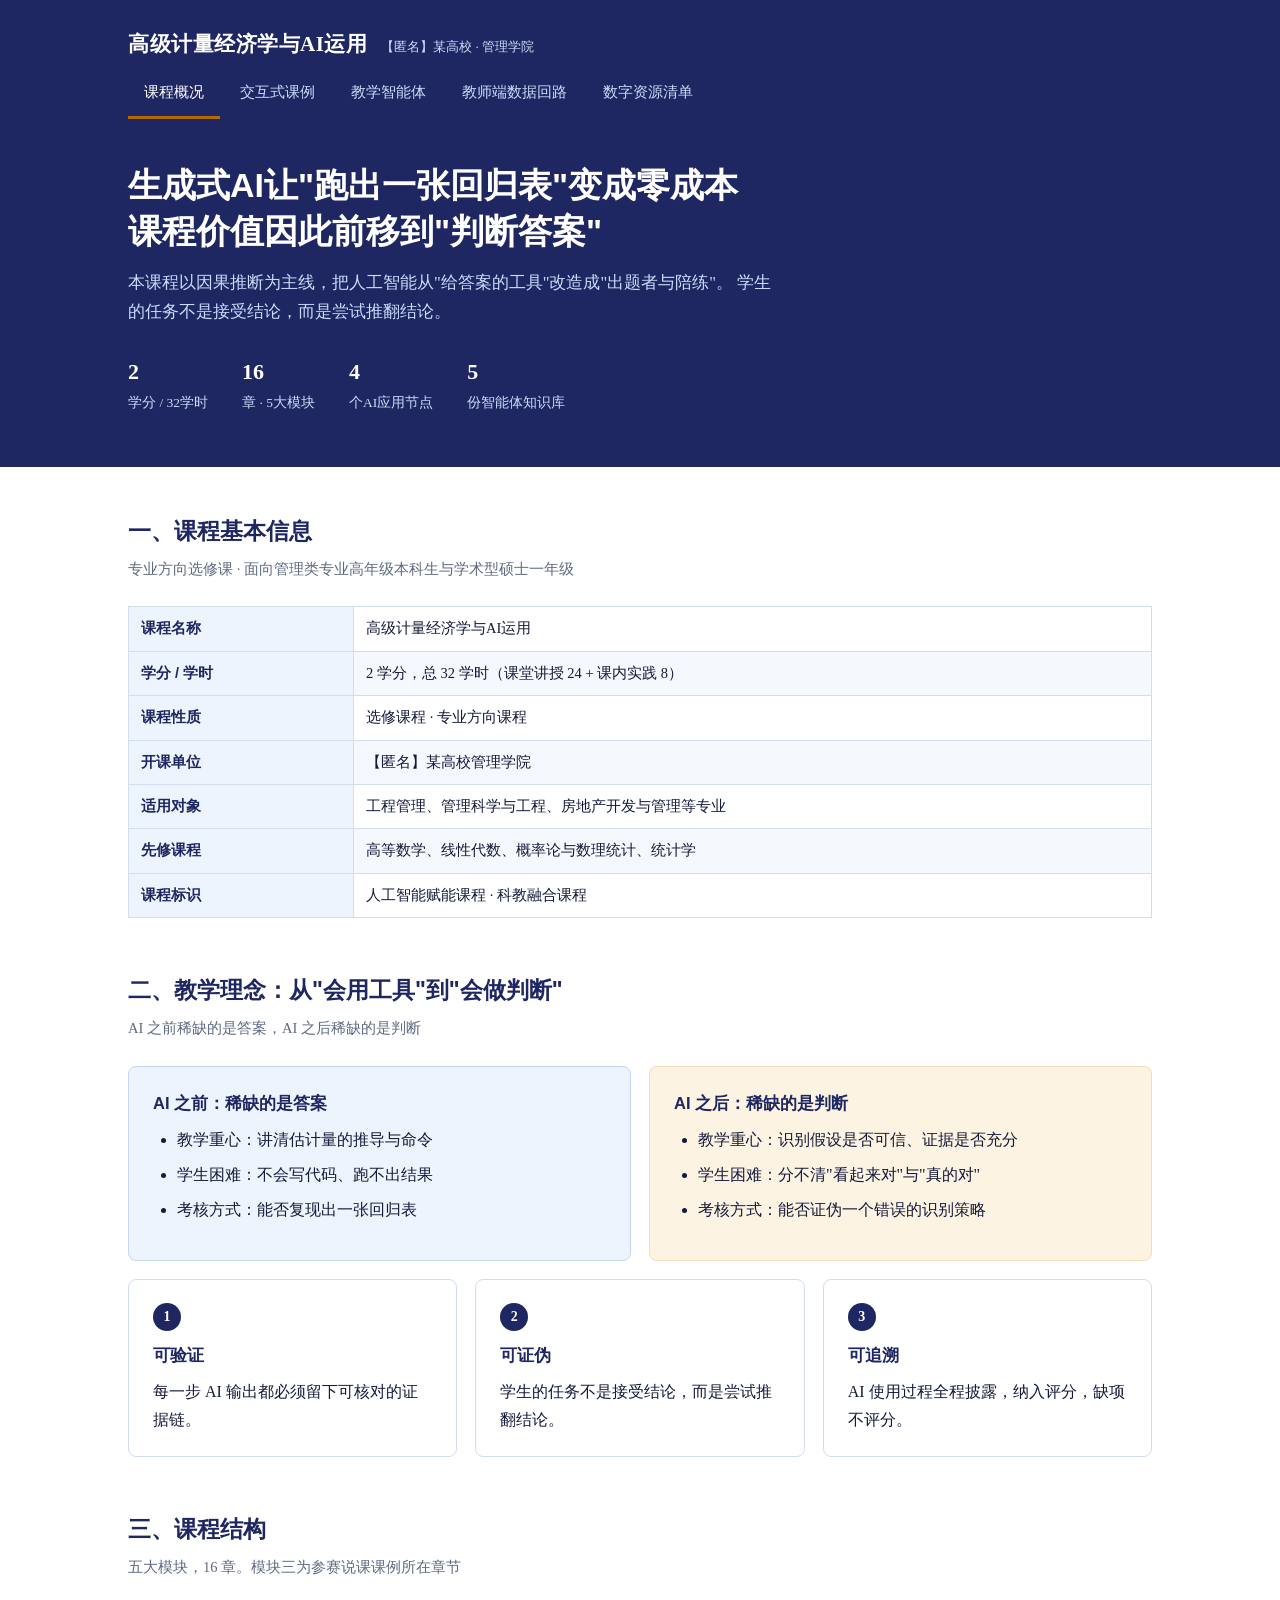
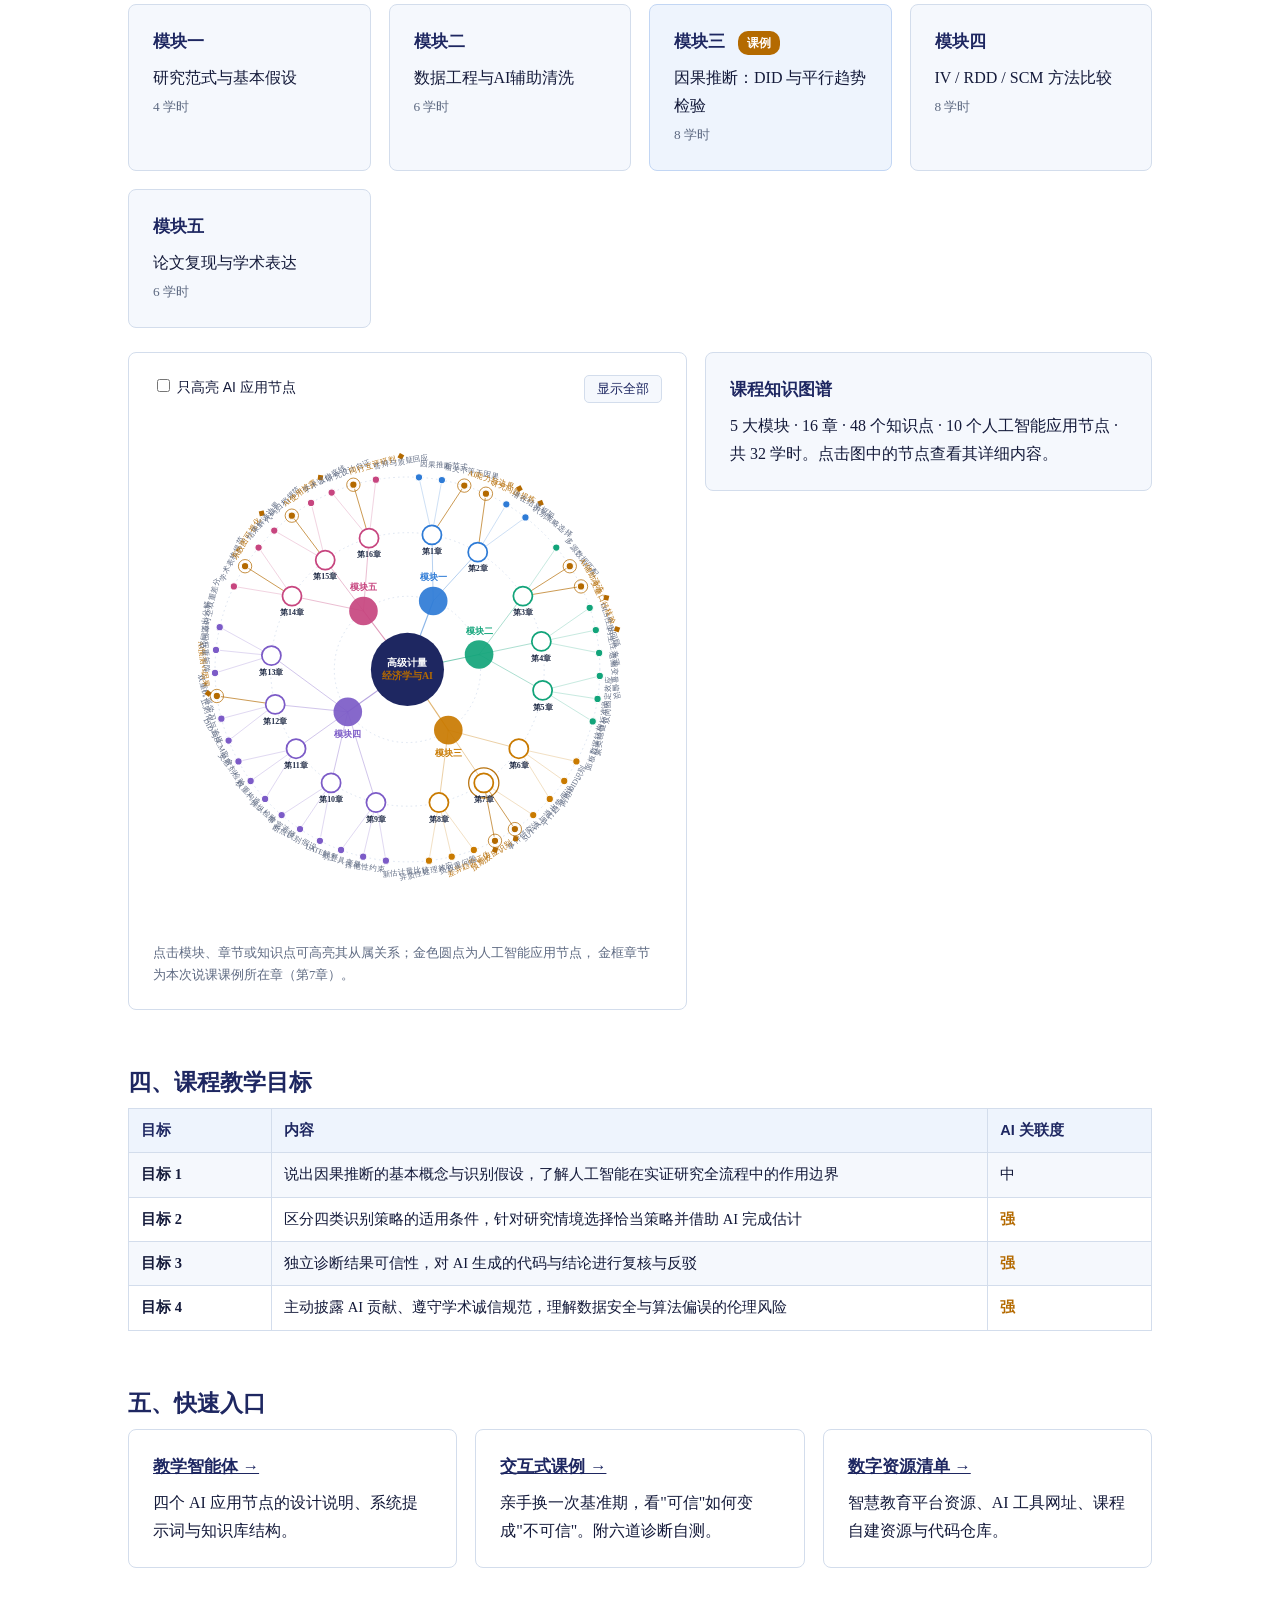
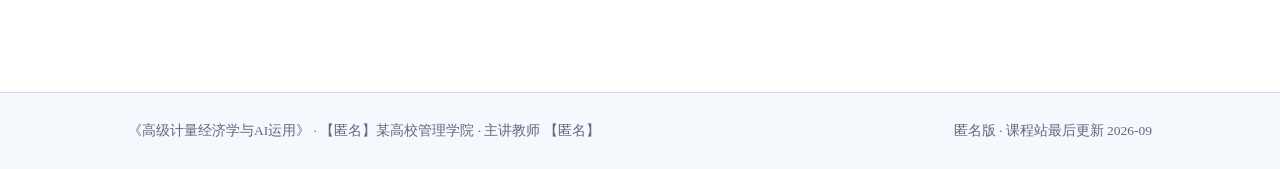
==== index.html @ d28a3910 "Add files via upload" ====
<!DOCTYPE html>
<html lang="zh-CN">
<head>
<meta charset="utf-8">
<meta name="viewport" content="width=device-width,initial-scale=1">
<title>高级计量经济学与AI运用 · 课程站</title>
<meta name="description" content="【匿名】某高校管理学院《高级计量经济学与AI运用》课程数字资源与教学智能体">
<link rel="stylesheet" href="assets/style.css">
</head>
<body>
<header>
  <div class="hwrap">
    <div class="brand">
      <b>高级计量经济学与AI运用</b>
      <span>【匿名】某高校 · 管理学院</span>
    </div>
    <nav>
      <a href="index.html" aria-current="page">课程概况</a>
      <a href="demo.html">交互式课例</a>
      <a href="agent.html">教学智能体</a>
      <a href="teacher.html">教师端数据回路</a>
      <a href="resources.html">数字资源清单</a>
    </nav>
  </div>
</header>

<div class="hero">
  <div class="hwrap">
    <h1>生成式AI让"跑出一张回归表"变成零成本<br>课程价值因此前移到"判断答案"</h1>
    <p>本课程以因果推断为主线，把人工智能从"给答案的工具"改造成"出题者与陪练"。
       学生的任务不是接受结论，而是尝试推翻结论。</p>
    <div class="meta">
      <div><b>2</b>学分 / 32学时</div>
      <div><b>16</b>章 · 5大模块</div>
      <div><b>4</b>个AI应用节点</div>
      <div><b>5</b>份智能体知识库</div>
    </div>
  </div>
</div>

<main>

<section>
  <h2>一、课程基本信息</h2>
  <p class="sub">专业方向选修课 · 面向管理类专业高年级本科生与学术型硕士一年级</p>
  <table>
    <tr><th style="width:22%">课程名称</th><td>高级计量经济学与AI运用</td></tr>
    <tr><th>学分 / 学时</th><td>2 学分，总 32 学时（课堂讲授 24 + 课内实践 8）</td></tr>
    <tr><th>课程性质</th><td>选修课程 · 专业方向课程</td></tr>
    <tr><th>开课单位</th><td>【匿名】某高校管理学院</td></tr>
    <tr><th>适用对象</th><td>工程管理、管理科学与工程、房地产开发与管理等专业</td></tr>
    <tr><th>先修课程</th><td>高等数学、线性代数、概率论与数理统计、统计学</td></tr>
    <tr><th>课程标识</th><td>人工智能赋能课程 · 科教融合课程</td></tr>
  </table>
</section>

<section>
  <h2>二、教学理念：从"会用工具"到"会做判断"</h2>
  <p class="sub">AI 之前稀缺的是答案，AI 之后稀缺的是判断</p>
  <div class="grid g2">
    <div class="card ice">
      <h4>AI 之前：稀缺的是答案</h4>
      <ul>
        <li>教学重心：讲清估计量的推导与命令</li>
        <li>学生困难：不会写代码、跑不出结果</li>
        <li>考核方式：能否复现出一张回归表</li>
      </ul>
    </div>
    <div class="card amber">
      <h4>AI 之后：稀缺的是判断</h4>
      <ul>
        <li>教学重心：识别假设是否可信、证据是否充分</li>
        <li>学生困难：分不清"看起来对"与"真的对"</li>
        <li>考核方式：能否证伪一个错误的识别策略</li>
      </ul>
    </div>
  </div>
  <div class="grid g3" style="margin-top:18px">
    <div class="card"><span class="num">1</span><h4>可验证</h4>
      <p>每一步 AI 输出都必须留下可核对的证据链。</p></div>
    <div class="card"><span class="num">2</span><h4>可证伪</h4>
      <p>学生的任务不是接受结论，而是尝试推翻结论。</p></div>
    <div class="card"><span class="num">3</span><h4>可追溯</h4>
      <p>AI 使用过程全程披露，纳入评分，缺项不评分。</p></div>
  </div>
</section>

<section>
  <h2>三、课程结构</h2>
  <p class="sub">五大模块，16 章。模块三为参赛说课课例所在章节</p>
  <div class="grid g4">
    <div class="card tint"><h4>模块一</h4><p>研究范式与基本假设<br>
      <small style="color:#5E6A82">4 学时</small></p></div>
    <div class="card tint"><h4>模块二</h4><p>数据工程与AI辅助清洗<br>
      <small style="color:#5E6A82">6 学时</small></p></div>
    <div class="card ice"><h4>模块三 <span class="tag">课例</span></h4>
      <p>因果推断：DID 与平行趋势检验<br>
      <small style="color:#5E6A82">8 学时</small></p></div>
    <div class="card tint"><h4>模块四</h4><p>IV / RDD / SCM 方法比较<br>
      <small style="color:#5E6A82">8 学时</small></p></div>
  </div>
  <div class="grid g4" style="margin-top:18px">
    <div class="card tint"><h4>模块五</h4><p>论文复现与学术表达<br>
      <small style="color:#5E6A82">6 学时</small></p></div>
  </div>
  <div class="grid g2" style="grid-template-columns:1.25fr 1fr; align-items:start; margin-top:24px">
    <div class="card">
      <div class="ui" style="margin-bottom:12px; font-size:14px; display:flex;
           justify-content:space-between; flex-wrap:wrap; gap:10px">
        <label style="cursor:pointer"><input type="checkbox" id="kgAiOnly">
          只高亮 AI 应用节点</label>
        <button id="kgReset" type="button" style="font-size:13px; padding:4px 12px;
          border:1px solid var(--line); background:var(--light); border-radius:5px;
          cursor:pointer; color:var(--navy)">显示全部</button>
      </div>
      <div id="kgChart"></div>
      <p style="font-size:12.5px; color:#5E6A82; margin:10px 0 0">
        点击模块、章节或知识点可高亮其从属关系；金色圆点为人工智能应用节点，
        金框章节为本次说课课例所在章（第7章）。
      </p>
    </div>
    <div class="card tint" id="kgInfoCard">
      <h4>课程知识图谱</h4>
      <div id="kgInfo">
        <p style="margin:0">5 大模块 · 16 章 · 48 个知识点 · 10 个人工智能应用节点 · 共 32 学时。
        点击图中的节点查看其详细内容。</p>
      </div>
    </div>
  </div>
</section>

<section>
  <h2>四、课程教学目标</h2>
  <table>
    <tr><th style="width:14%">目标</th><th>内容</th><th style="width:16%">AI 关联度</th></tr>
    <tr><td><b>目标 1</b></td>
      <td>说出因果推断的基本概念与识别假设，了解人工智能在实证研究全流程中的作用边界</td>
      <td>中</td></tr>
    <tr><td><b>目标 2</b></td>
      <td>区分四类识别策略的适用条件，针对研究情境选择恰当策略并借助 AI 完成估计</td>
      <td><b style="color:#B46A00">强</b></td></tr>
    <tr><td><b>目标 3</b></td>
      <td>独立诊断结果可信性，对 AI 生成的代码与结论进行复核与反驳</td>
      <td><b style="color:#B46A00">强</b></td></tr>
    <tr><td><b>目标 4</b></td>
      <td>主动披露 AI 贡献、遵守学术诚信规范，理解数据安全与算法偏误的伦理风险</td>
      <td><b style="color:#B46A00">强</b></td></tr>
  </table>
</section>

<section>
  <h2>五、快速入口</h2>
  <div class="grid g3">
    <div class="card">
      <h4><a href="agent.html">教学智能体 →</a></h4>
      <p>四个 AI 应用节点的设计说明、系统提示词与知识库结构。</p>
    </div>
    <div class="card">
      <h4><a href="demo.html">交互式课例 →</a></h4>
      <p>亲手换一次基准期，看"可信"如何变成"不可信"。附六道诊断自测。</p>
    </div>
    <div class="card">
      <h4><a href="resources.html">数字资源清单 →</a></h4>
      <p>智慧教育平台资源、AI 工具网址、课程自建资源与代码仓库。</p>
    </div>
  </div>
</section>

</main>

<footer>
  <div class="hwrap">
    <div>《高级计量经济学与AI运用》 · 【匿名】某高校管理学院 · 主讲教师 【匿名】</div>
    <div>匿名版 · 课程站最后更新 2026-09</div>
  </div>
</footer>
<script src="assets/app.js"></script>
</body>
</html>
---- assets/style.css ----
:root{
  --navy:#1E2761; --ink:#141A3A; --ice:#CADCFC; --icelt:#EEF4FD;
  --amber:#B46A00; --amberlt:#FDF3E2; --red:#990011; --teal:#1C7293;
  --gray:#5E6A82; --line:#D3DDEC; --light:#F5F8FD; --white:#fff;
  color-scheme:light;
}
*{box-sizing:border-box}
body{
  margin:0; background:var(--white); color:var(--ink);
  font:16px/1.75 "Source Han Serif SC","Noto Serif CJK SC","Songti SC",
       "SimSun",Georgia,serif;
  -webkit-font-smoothing:antialiased;
}
h1,h2,h3,h4,nav,.ui{
  font-family:"Source Han Sans SC","Noto Sans CJK SC","PingFang SC",
              "Microsoft YaHei",-apple-system,"Segoe UI",sans-serif;
}
a{color:var(--navy)}
a:hover{color:var(--amber)}
code,kbd{
  font-family:"SF Mono",Consolas,"Courier New",monospace; font-size:.88em;
  background:var(--light); padding:.12em .38em; border-radius:3px;
}
pre{
  background:var(--ink); color:#E6ECF7; padding:18px 20px; border-radius:6px;
  overflow-x:auto; font-size:13px; line-height:1.6;
}
pre code{background:none; color:inherit; padding:0}

/* ---------- header ---------- */
header{background:var(--navy); color:var(--white); padding:0}
.hwrap{max-width:1080px; margin:0 auto; padding:0 28px}
.brand{display:flex; align-items:baseline; gap:14px; padding:26px 0 6px}
.brand b{font-size:21px; font-weight:700; letter-spacing:.5px}
.brand span{font-size:13px; color:var(--ice)}
nav{display:flex; gap:4px; padding-bottom:0; flex-wrap:wrap}
nav a{
  color:var(--ice); text-decoration:none; font-size:14.5px;
  padding:11px 16px; border-bottom:3px solid transparent;
}
nav a:hover{color:var(--white); background:rgba(255,255,255,.07)}
nav a[aria-current]{color:var(--white); border-bottom-color:var(--amber)}

/* ---------- hero ---------- */
.hero{background:var(--navy); color:var(--white); padding:44px 0 52px}
.hero h1{font-size:34px; line-height:1.35; margin:0 0 14px; font-weight:700}
.hero p{font-size:16.5px; color:var(--ice); margin:0; max-width:660px}
.hero .meta{
  margin-top:26px; display:flex; gap:34px; flex-wrap:wrap;
  font-size:13.5px; color:var(--ice);
}
.hero .meta b{display:block; font-size:22px; color:var(--white); font-weight:700}

/* ---------- layout ---------- */
main{max-width:1080px; margin:0 auto; padding:44px 28px 72px}
section{margin-bottom:52px}
h2{
  font-size:23px; margin:0 0 6px; color:var(--navy); font-weight:700;
}
.sub{color:var(--gray); font-size:14.5px; margin:0 0 24px}
h3{font-size:17.5px; margin:30px 0 10px; color:var(--navy)}
p{margin:0 0 14px}
ul,ol{padding-left:24px; margin:0 0 14px}
li{margin-bottom:7px}

/* ---------- cards ---------- */
.grid{display:grid; gap:18px}
.g2{grid-template-columns:repeat(2,1fr)}
.g3{grid-template-columns:repeat(3,1fr)}
.g4{grid-template-columns:repeat(4,1fr)}
.card{
  background:var(--white); border:1px solid var(--line); border-radius:8px;
  padding:22px 24px;
}
.card.tint{background:var(--light)}
.card.ice{background:var(--icelt); border-color:#C2D6F4}
.card.amber{background:var(--amberlt); border-color:#F0DCB8}
.card h4{margin:0 0 8px; font-size:16.5px; color:var(--navy)}
.card p:last-child{margin-bottom:0}
.num{
  display:inline-flex; align-items:center; justify-content:center;
  width:28px; height:28px; border-radius:50%; background:var(--navy);
  color:var(--white); font-size:14px; font-weight:700; margin-bottom:10px;
}
.tag{
  display:inline-block; background:var(--amber); color:var(--white);
  font-size:11.5px; padding:2px 9px; border-radius:10px; letter-spacing:.4px;
  vertical-align:middle; margin-left:8px;
}
.tag.q{background:var(--gray)}

/* ---------- table ---------- */
table{border-collapse:collapse; width:100%; font-size:14.5px; margin:0 0 16px}
th,td{border:1px solid var(--line); padding:9px 12px; text-align:left;
      vertical-align:top}
th{background:var(--icelt); color:var(--navy); font-weight:700;
   font-family:"Source Han Sans SC","Noto Sans CJK SC","PingFang SC",sans-serif}
tbody tr:nth-child(even){background:var(--light)}

/* ---------- misc ---------- */
.note{
  border-left:3px solid var(--amber); background:var(--amberlt);
  padding:14px 18px; font-size:14.5px; margin:0 0 18px; border-radius:0 4px 4px 0;
}
.note b{color:var(--amber)}
.todo{
  border-left:3px solid var(--gray); background:var(--light);
  padding:14px 18px; font-size:14px; margin:0 0 18px; color:var(--gray);
  border-radius:0 4px 4px 0;
}
figure{margin:0 0 20px}
figure img{width:100%; border:1px solid var(--line); border-radius:6px;
           display:block; background:#fff}
figcaption{font-size:13px; color:var(--gray); margin-top:9px; text-align:center}
.stat{font-size:30px; font-weight:700; color:var(--navy); line-height:1.2}
.stat small{display:block; font-size:13px; color:var(--gray); font-weight:400}
footer{
  border-top:1px solid var(--line); background:var(--light);
  padding:26px 0; font-size:13.5px; color:var(--gray);
}
footer .hwrap{display:flex; justify-content:space-between; gap:20px;
              flex-wrap:wrap}
@media(max-width:820px){
  .g2,.g3,.g4{grid-template-columns:1fr}
  .hero h1{font-size:26px}
  main{padding:32px 20px 56px}
  .hwrap{padding:0 20px}
}

/* ---------- 教师端按钮 ---------- */
.metric-btn, .time-btn, .phase-btn {
  padding: 8px 16px;
  border: 1px solid var(--line);
  background: var(--white);
  border-radius: 6px;
  cursor: pointer;
  font-size: 13.5px;
  color: var(--ink);
  font-family: inherit;
  transition: all 0.2s;
}
.metric-btn:hover, .time-btn:hover, .phase-btn:hover {
  background: var(--light);
  border-color: var(--navy);
}
.metric-btn.active, .time-btn.active, .phase-btn.active {
  background: var(--navy);
  color: var(--white);
  border-color: var(--navy);
  font-weight: 600;
}
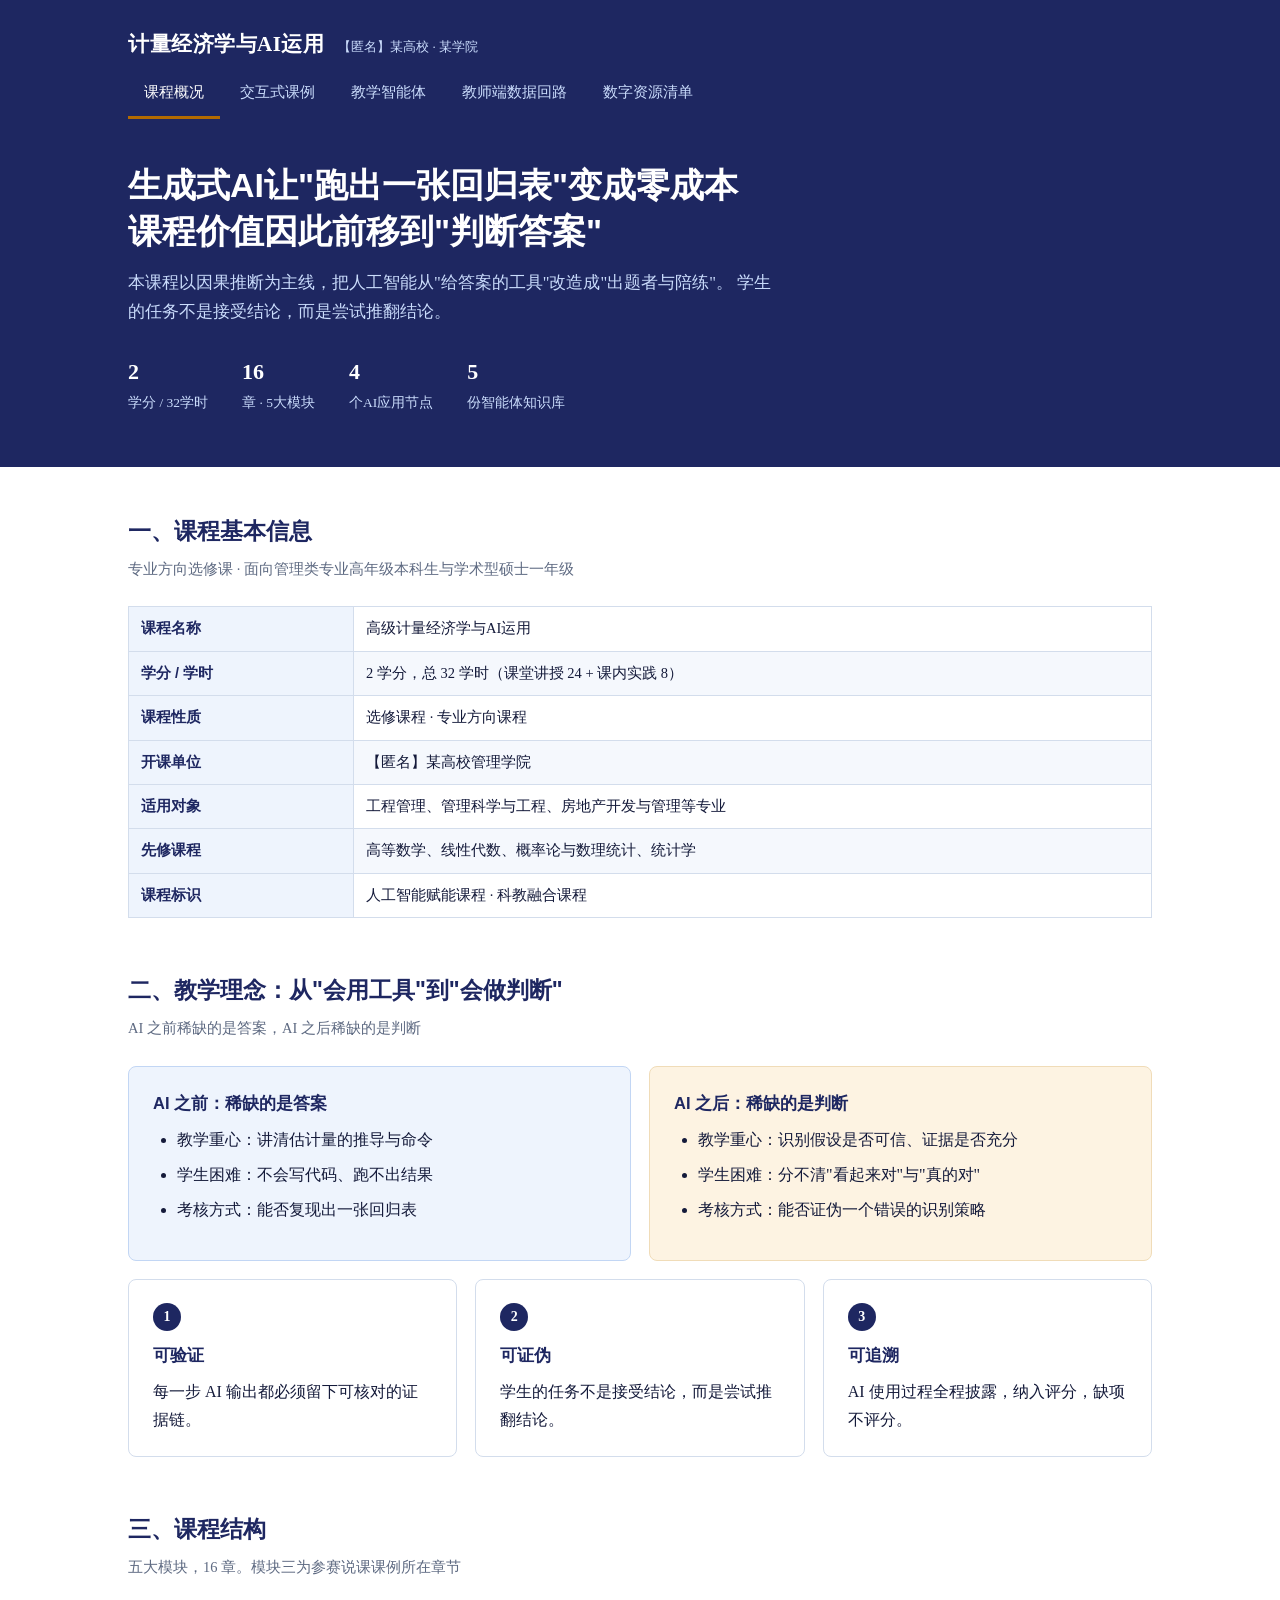
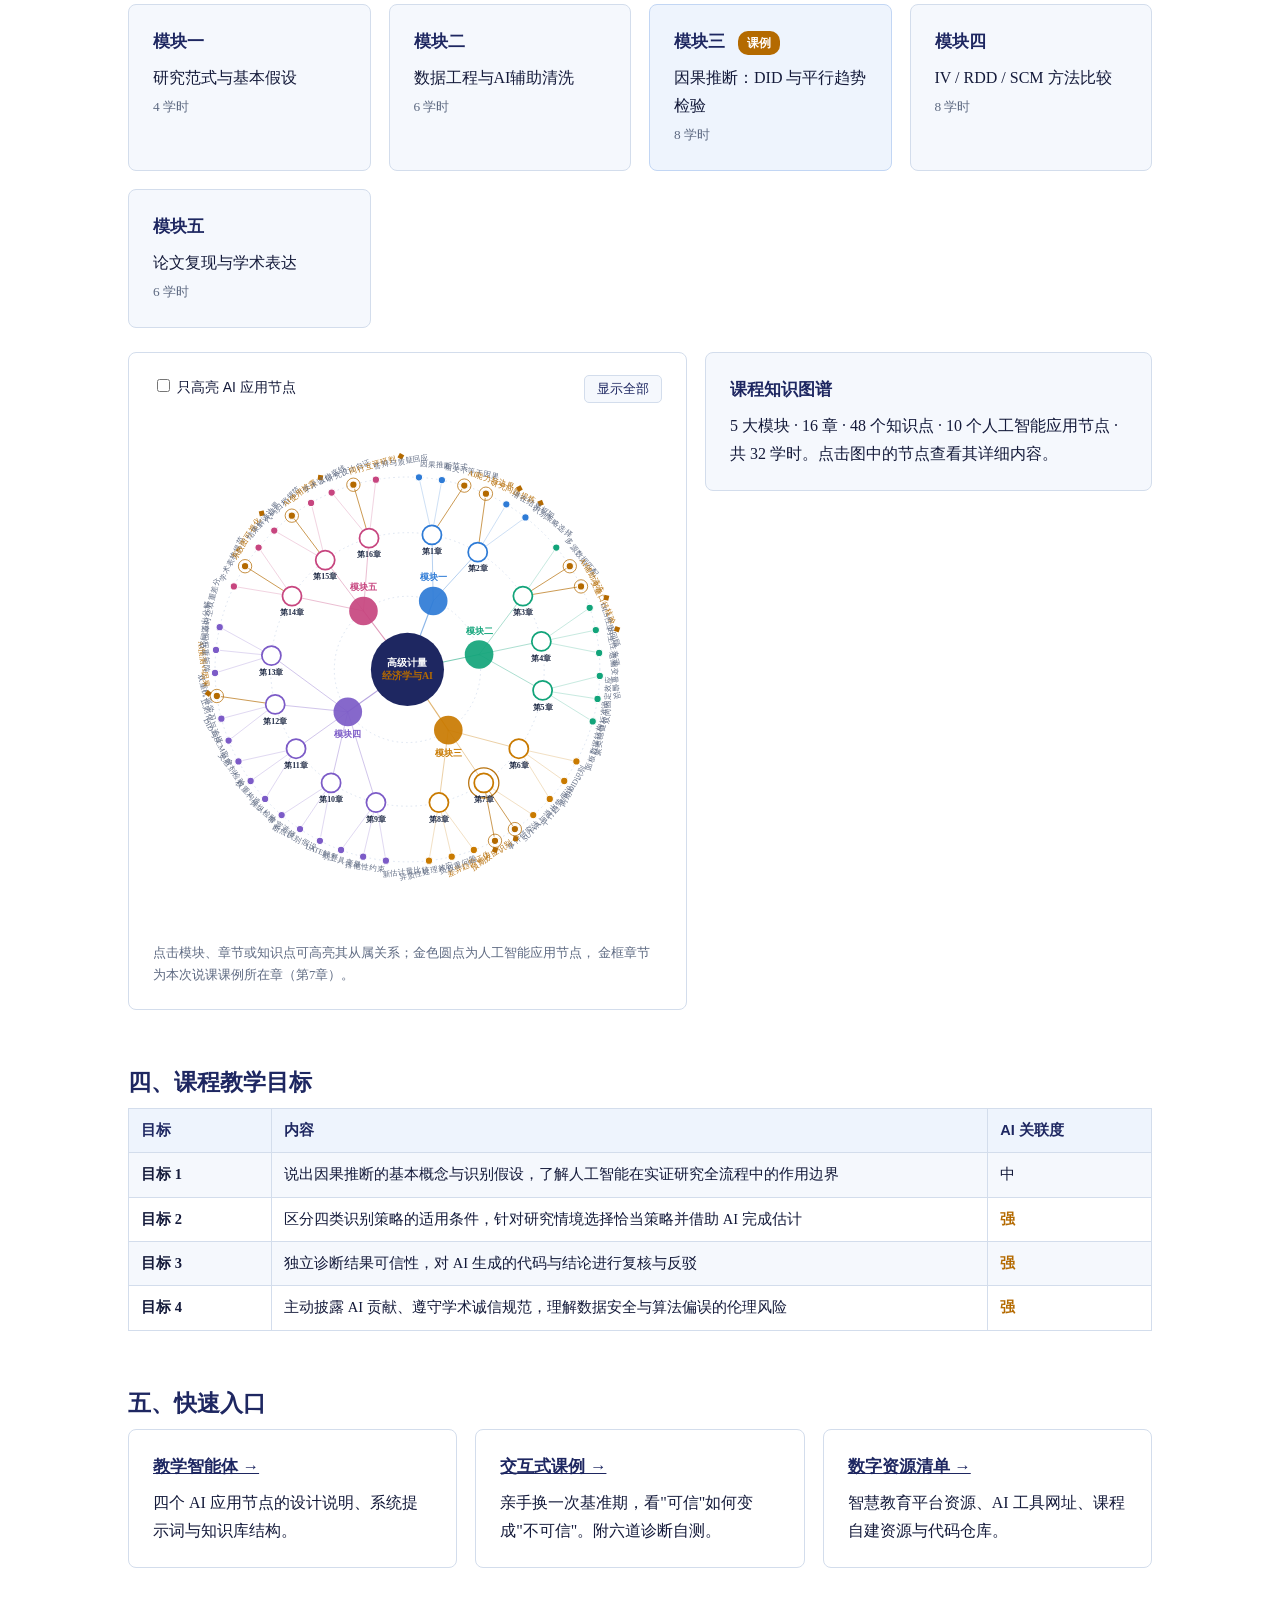
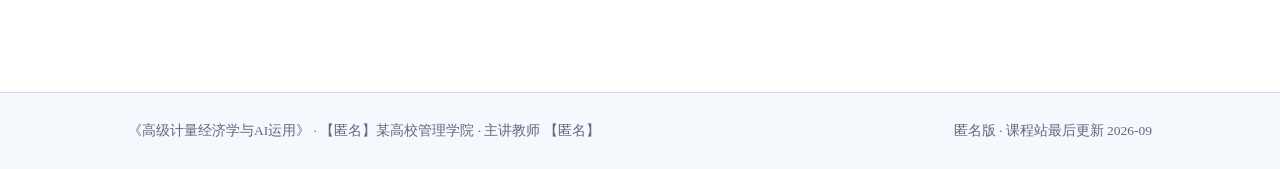
==== commit fb4fd170: "Update index.html" ====
--- a/index.html
+++ b/index.html
@@ -3,16 +3,16 @@
 <head>
 <meta charset="utf-8">
 <meta name="viewport" content="width=device-width,initial-scale=1">
-<title>高级计量经济学与AI运用 · 课程站</title>
-<meta name="description" content="【匿名】某高校管理学院《高级计量经济学与AI运用》课程数字资源与教学智能体">
+<title>计量经济学与AI运用 · 课程站</title>
+<meta name="description" content="【匿名】某高校某学院《计量经济学与AI运用》课程数字资源与教学智能体">
 <link rel="stylesheet" href="assets/style.css">
 </head>
 <body>
 <header>
   <div class="hwrap">
     <div class="brand">
-      <b>高级计量经济学与AI运用</b>
-      <span>【匿名】某高校 · 管理学院</span>
+      <b>计量经济学与AI运用</b>
+      <span>【匿名】某高校 · 某学院</span>
     </div>
     <nav>
       <a href="index.html" aria-current="page">课程概况</a>
